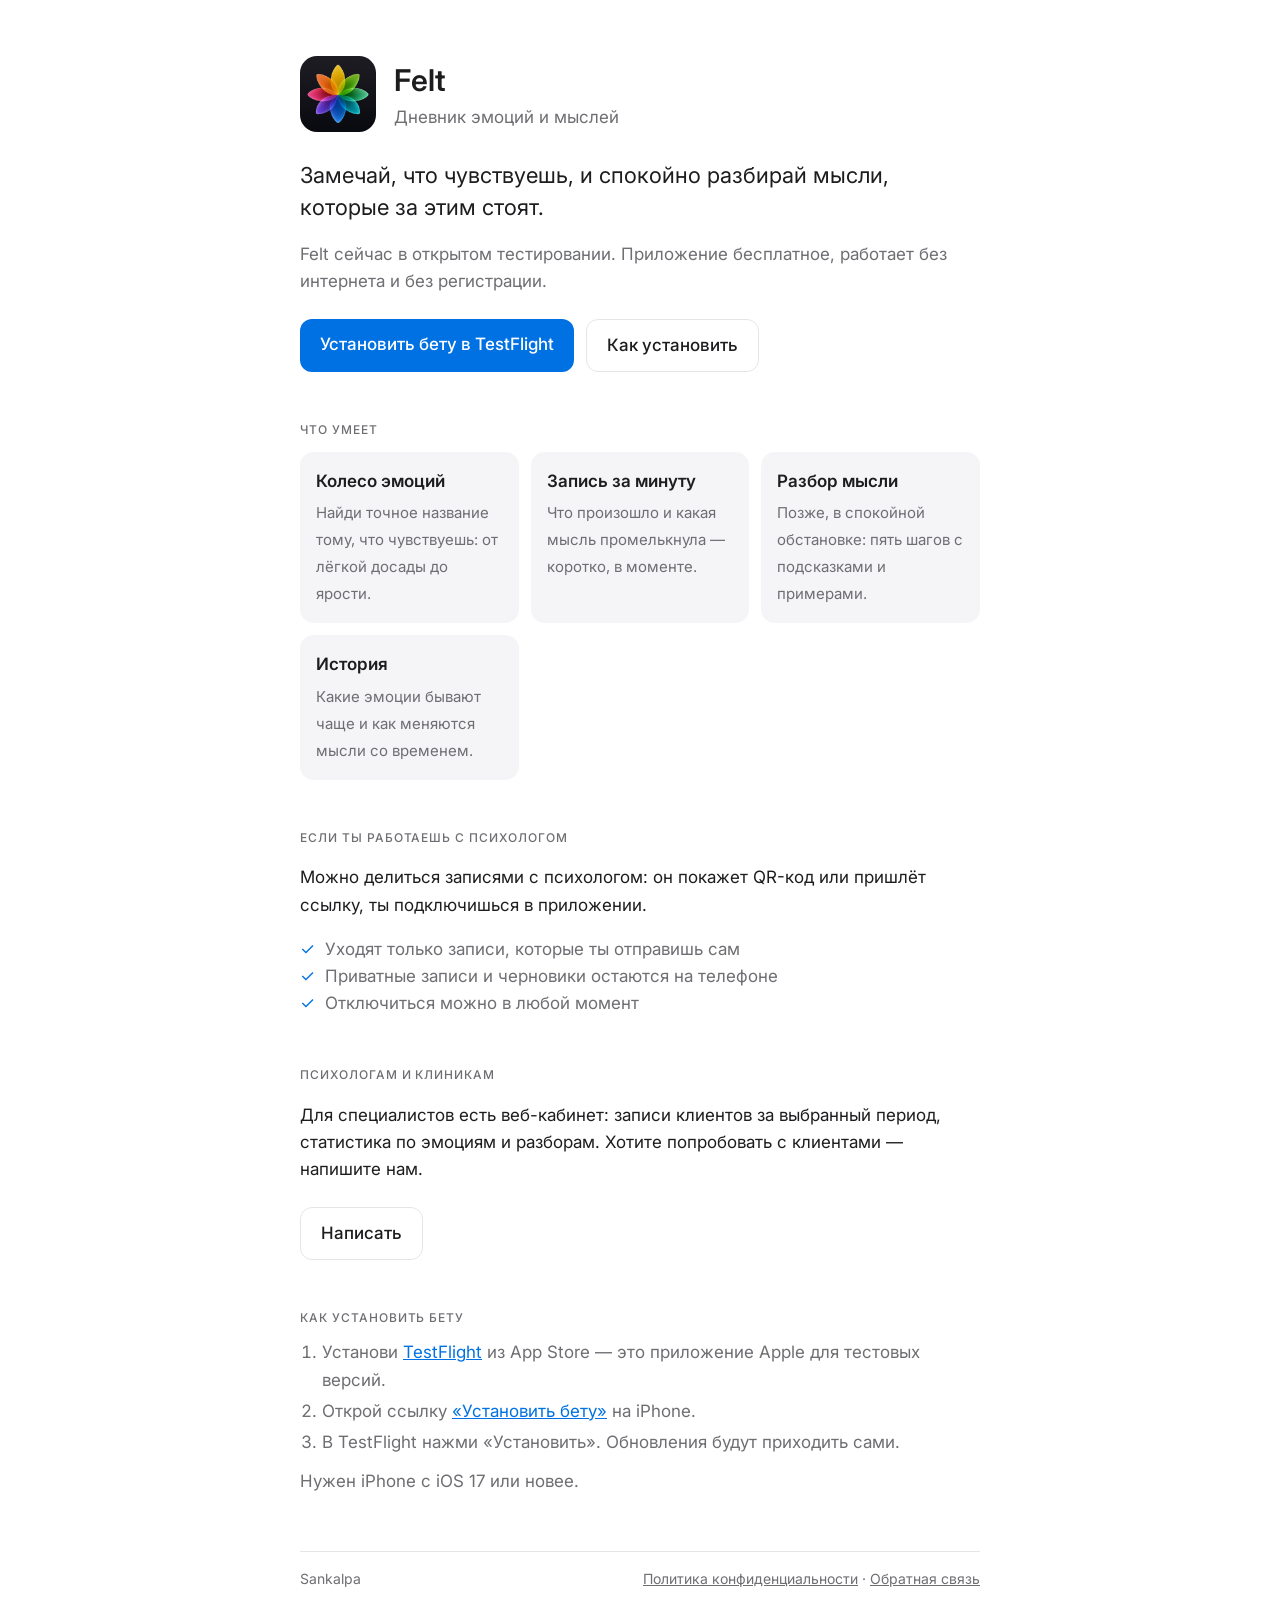
==== felt/index.html @ 131dff00 "Felt landing with TestFlight link and privacy policy Co-Authored-By: Claude Opus 5.5 <noreply@anthro" ====
<!DOCTYPE html>
<html lang="ru">
<head>
  <meta charset="UTF-8">
  <meta name="viewport" content="width=device-width, initial-scale=1.0">
  <title>Felt — дневник эмоций и мыслей</title>
  <meta name="description" content="Замечай, что чувствуешь, и спокойно разбирай мысли, которые за этим стоят. Бета-версия для iPhone.">
  <meta property="og:title" content="Felt — дневник эмоций и мыслей">
  <meta property="og:description" content="Бета-версия для iPhone в TestFlight.">
  <meta property="og:image" content="https://sankalpagames.com/felt/icon.png">
  <link rel="icon" type="image/png" href="icon.png">
  <link rel="apple-touch-icon" href="icon.png">
  <link href="https://fonts.googleapis.com/css2?family=Inter:wght@400;500;600&display=swap" rel="stylesheet">
  <style>
    :root {
      color-scheme: light dark;
      --bg: #ffffff; --surface: #f5f5f7; --text: #1d1d1f; --muted: #6e6e73;
      --line: rgba(0,0,0,.1); --accent: #0071e3; --on-accent: #fff;
    }
    @media (prefers-color-scheme: dark) {
      :root { --bg: #111113; --surface: #1c1c1f; --text: #f2f2f5; --muted: #a1a1a8; --line: rgba(255,255,255,.12); --accent: #2997ff; --on-accent: #fff; }
    }
    * { box-sizing: border-box; }
    body { margin: 0; background: var(--bg); color: var(--text); font: 17px/1.6 'Inter', -apple-system, system-ui, sans-serif; }
    main { max-width: 720px; margin: 0 auto; padding: 56px 20px 40px; }
    .head { display: flex; gap: 18px; align-items: center; }
    .head img { width: 76px; height: 76px; border-radius: 17px; }
    h1 { font-size: 30px; font-weight: 600; margin: 0; }
    .sub { color: var(--muted); margin: 0; }
    .lead { font-size: 22px; line-height: 1.45; margin: 28px 0 8px; }
    .muted { color: var(--muted); }
    .cta { display: flex; gap: 12px; flex-wrap: wrap; margin: 24px 0 0; }
    .btn { display: inline-block; text-decoration: none; border-radius: 12px; padding: 12px 20px; font-weight: 500; }
    .btn.primary { background: var(--accent); color: var(--on-accent); }
    .btn.ghost { border: 1px solid var(--line); color: var(--text); }
    section { margin-top: 48px; }
    .k { font-size: 12px; letter-spacing: .08em; text-transform: uppercase; color: var(--muted); margin: 0 0 12px; font-weight: 500; }
    .grid { display: grid; grid-template-columns: repeat(auto-fit, minmax(200px, 1fr)); gap: 12px; }
    .cell { background: var(--surface); border-radius: 14px; padding: 16px; }
    .cell b { display: block; font-weight: 600; margin-bottom: 4px; }
    .cell span { color: var(--muted); font-size: 15px; }
    ul.checks { list-style: none; padding: 0; margin: 12px 0 0; color: var(--muted); }
    ul.checks li::before { content: "✓"; color: var(--accent); margin-right: 10px; }
    ol { padding-left: 22px; color: var(--muted); margin: 0; }
    ol li { margin: 4px 0; }
    a { color: var(--accent); }
    footer { margin-top: 56px; padding-top: 16px; border-top: 1px solid var(--line); display: flex; justify-content: space-between; flex-wrap: wrap; gap: 8px; font-size: 14px; color: var(--muted); }
    footer a { color: var(--muted); }
  </style>
</head>
<body>
<main>
  <div class="head">
    <img src="icon.png" alt="">
    <div>
      <h1>Felt</h1>
      <p class="sub">Дневник эмоций и мыслей</p>
    </div>
  </div>

  <p class="lead">Замечай, что чувствуешь, и спокойно разбирай мысли, которые за этим стоят.</p>
  <p class="muted">Felt сейчас в открытом тестировании. Приложение бесплатное, работает без интернета и без регистрации.</p>
  <div class="cta">
    <a class="btn primary" href="https://testflight.apple.com/join/Ny2FVkMc">Установить бету в TestFlight</a>
    <a class="btn ghost" href="#install">Как установить</a>
  </div>

  <section>
    <p class="k">Что умеет</p>
    <div class="grid">
      <div class="cell"><b>Колесо эмоций</b><span>Найди точное название тому, что чувствуешь: от лёгкой досады до ярости.</span></div>
      <div class="cell"><b>Запись за минуту</b><span>Что произошло и какая мысль промелькнула — коротко, в моменте.</span></div>
      <div class="cell"><b>Разбор мысли</b><span>Позже, в спокойной обстановке: пять шагов с подсказками и примерами.</span></div>
      <div class="cell"><b>История</b><span>Какие эмоции бывают чаще и как меняются мысли со временем.</span></div>
    </div>
  </section>

  <section>
    <p class="k">Если ты работаешь с психологом</p>
    <p>Можно делиться записями с психологом: он покажет QR-код или пришлёт ссылку, ты подключишься в приложении.</p>
    <ul class="checks">
      <li>Уходят только записи, которые ты отправишь сам</li>
      <li>Приватные записи и черновики остаются на телефоне</li>
      <li>Отключиться можно в любой момент</li>
    </ul>
  </section>

  <section>
    <p class="k">Психологам и клиникам</p>
    <p>Для специалистов есть веб-кабинет: записи клиентов за выбранный период, статистика по эмоциям и разборам. Хотите попробовать с клиентами — напишите нам.</p>
    <div class="cta"><a class="btn ghost" href="mailto:legal@sankalpagames.com?subject=Felt">Написать</a></div>
  </section>

  <section id="install">
    <p class="k">Как установить бету</p>
    <ol>
      <li>Установи <a href="https://apps.apple.com/app/testflight/id899247664">TestFlight</a> из App Store — это приложение Apple для тестовых версий.</li>
      <li>Открой ссылку <a href="https://testflight.apple.com/join/Ny2FVkMc">«Установить бету»</a> на iPhone.</li>
      <li>В TestFlight нажми «Установить». Обновления будут приходить сами.</li>
    </ol>
    <p class="muted" style="margin-top:12px">Нужен iPhone с iOS 17 или новее.</p>
  </section>

  <footer>
    <span>Sankalpa</span>
    <span><a href="privacy/">Политика конфиденциальности</a> · <a href="mailto:legal@sankalpagames.com?subject=Felt">Обратная связь</a></span>
  </footer>
</main>
</body>
</html>
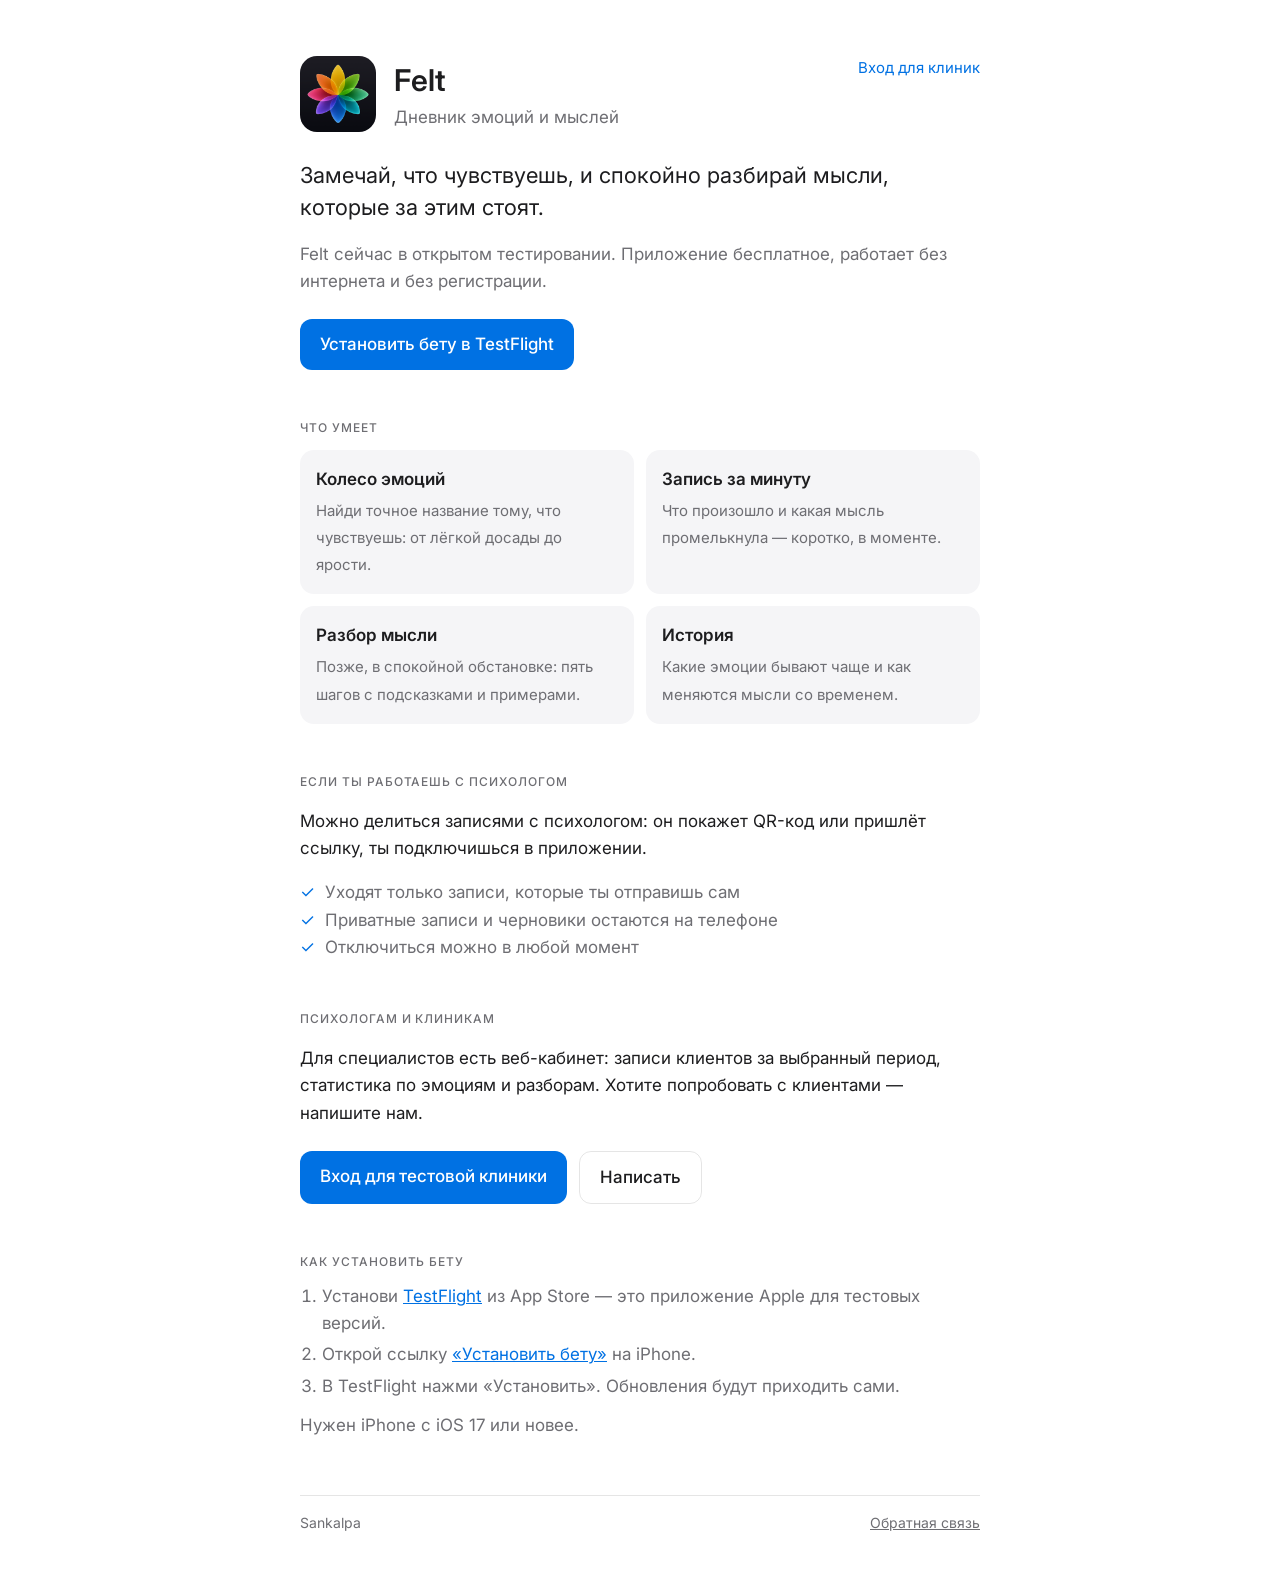
==== commit 2741eaa1: "Felt landing: clinic login, drop privacy draft and install button Co-Authored-By: Claude Opus 5.5 <n" ====
--- a/felt/index.html
+++ b/felt/index.html
@@ -35,7 +35,8 @@
     .btn.ghost { border: 1px solid var(--line); color: var(--text); }
     section { margin-top: 48px; }
     .k { font-size: 12px; letter-spacing: .08em; text-transform: uppercase; color: var(--muted); margin: 0 0 12px; font-weight: 500; }
-    .grid { display: grid; grid-template-columns: repeat(auto-fit, minmax(200px, 1fr)); gap: 12px; }
+    .grid { display: grid; grid-template-columns: repeat(2, minmax(0, 1fr)); gap: 12px; }
+    @media (max-width: 520px) { .grid { grid-template-columns: minmax(0, 1fr); } }
     .cell { background: var(--surface); border-radius: 14px; padding: 16px; }
     .cell b { display: block; font-weight: 600; margin-bottom: 4px; }
     .cell span { color: var(--muted); font-size: 15px; }
@@ -46,23 +47,24 @@
     a { color: var(--accent); }
     footer { margin-top: 56px; padding-top: 16px; border-top: 1px solid var(--line); display: flex; justify-content: space-between; flex-wrap: wrap; gap: 8px; font-size: 14px; color: var(--muted); }
     footer a { color: var(--muted); }
+    .login { align-self: flex-start; font-size: 15px; text-decoration: none; white-space: nowrap; }
   </style>
 </head>
 <body>
 <main>
   <div class="head">
     <img src="icon.png" alt="">
-    <div>
+    <div style="flex:1">
       <h1>Felt</h1>
       <p class="sub">Дневник эмоций и мыслей</p>
     </div>
+    <a class="login" href="https://felt-fsc7fybsh3g7gnct.westus3-01.azurewebsites.net/">Вход для клиник</a>
   </div>
 
   <p class="lead">Замечай, что чувствуешь, и спокойно разбирай мысли, которые за этим стоят.</p>
   <p class="muted">Felt сейчас в открытом тестировании. Приложение бесплатное, работает без интернета и без регистрации.</p>
   <div class="cta">
     <a class="btn primary" href="https://testflight.apple.com/join/Ny2FVkMc">Установить бету в TestFlight</a>
-    <a class="btn ghost" href="#install">Как установить</a>
   </div>
 
   <section>
@@ -88,7 +90,10 @@
   <section>
     <p class="k">Психологам и клиникам</p>
     <p>Для специалистов есть веб-кабинет: записи клиентов за выбранный период, статистика по эмоциям и разборам. Хотите попробовать с клиентами — напишите нам.</p>
-    <div class="cta"><a class="btn ghost" href="mailto:legal@sankalpagames.com?subject=Felt">Написать</a></div>
+    <div class="cta">
+      <a class="btn primary" href="https://felt-fsc7fybsh3g7gnct.westus3-01.azurewebsites.net/">Вход для тестовой клиники</a>
+      <a class="btn ghost" href="mailto:legal@sankalpagames.com?subject=Felt">Написать</a>
+    </div>
   </section>
 
   <section id="install">
@@ -103,7 +108,7 @@
 
   <footer>
     <span>Sankalpa</span>
-    <span><a href="privacy/">Политика конфиденциальности</a> · <a href="mailto:legal@sankalpagames.com?subject=Felt">Обратная связь</a></span>
+    <span><a href="mailto:legal@sankalpagames.com?subject=Felt">Обратная связь</a></span>
   </footer>
 </main>
 </body>
